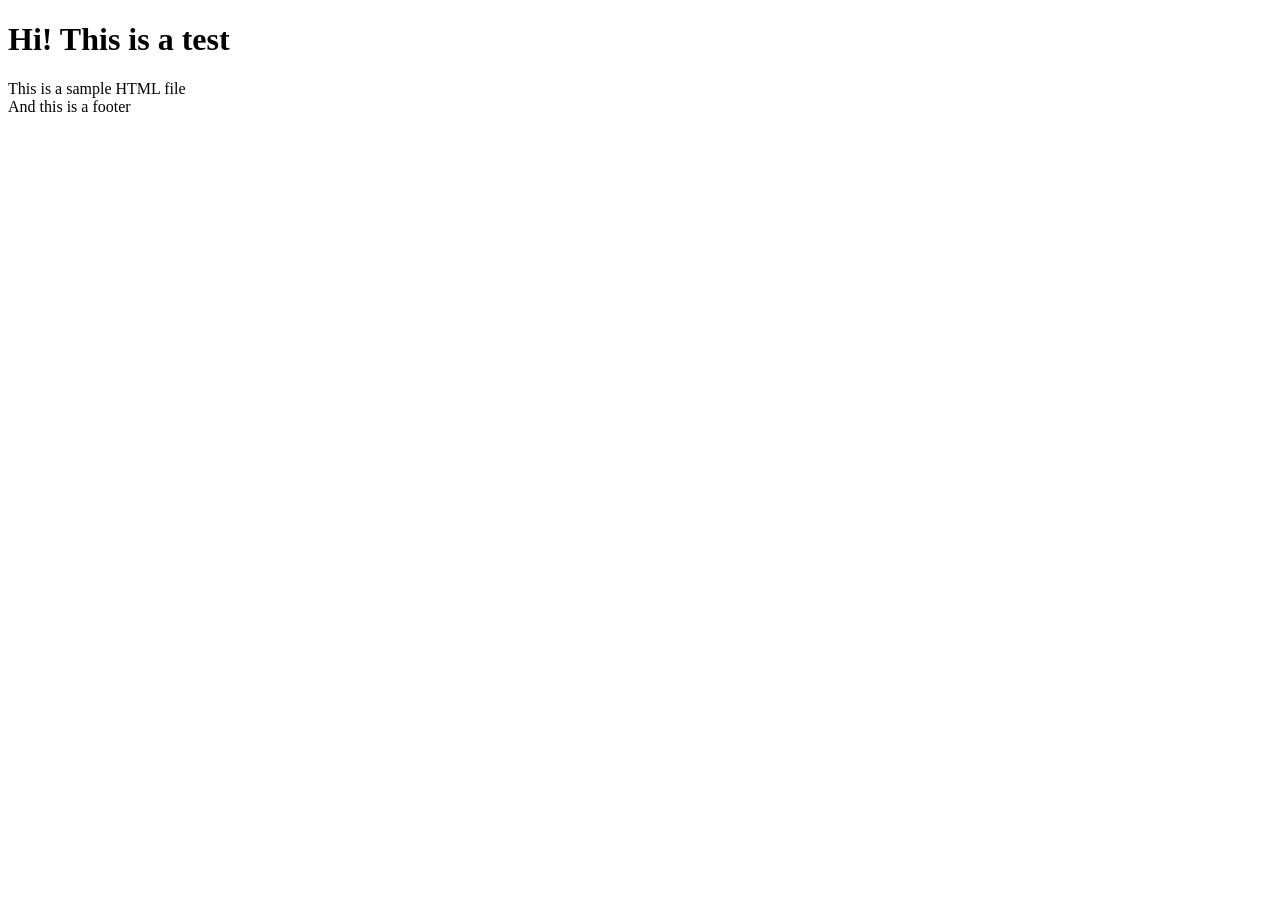
==== static/index.html @ c7d1d23e "initial commit" ====
<!DOCTYPE html>
<html>
  <head>
    <meta charset="utf-8">
    <title>Test page</title>
  </head>
  <body>
    <header><h1>Hi! This is a test</h1></header>
    <main>This is a sample HTML file</main>
    <footer>And this is a footer</footer>
  </body>
</html>
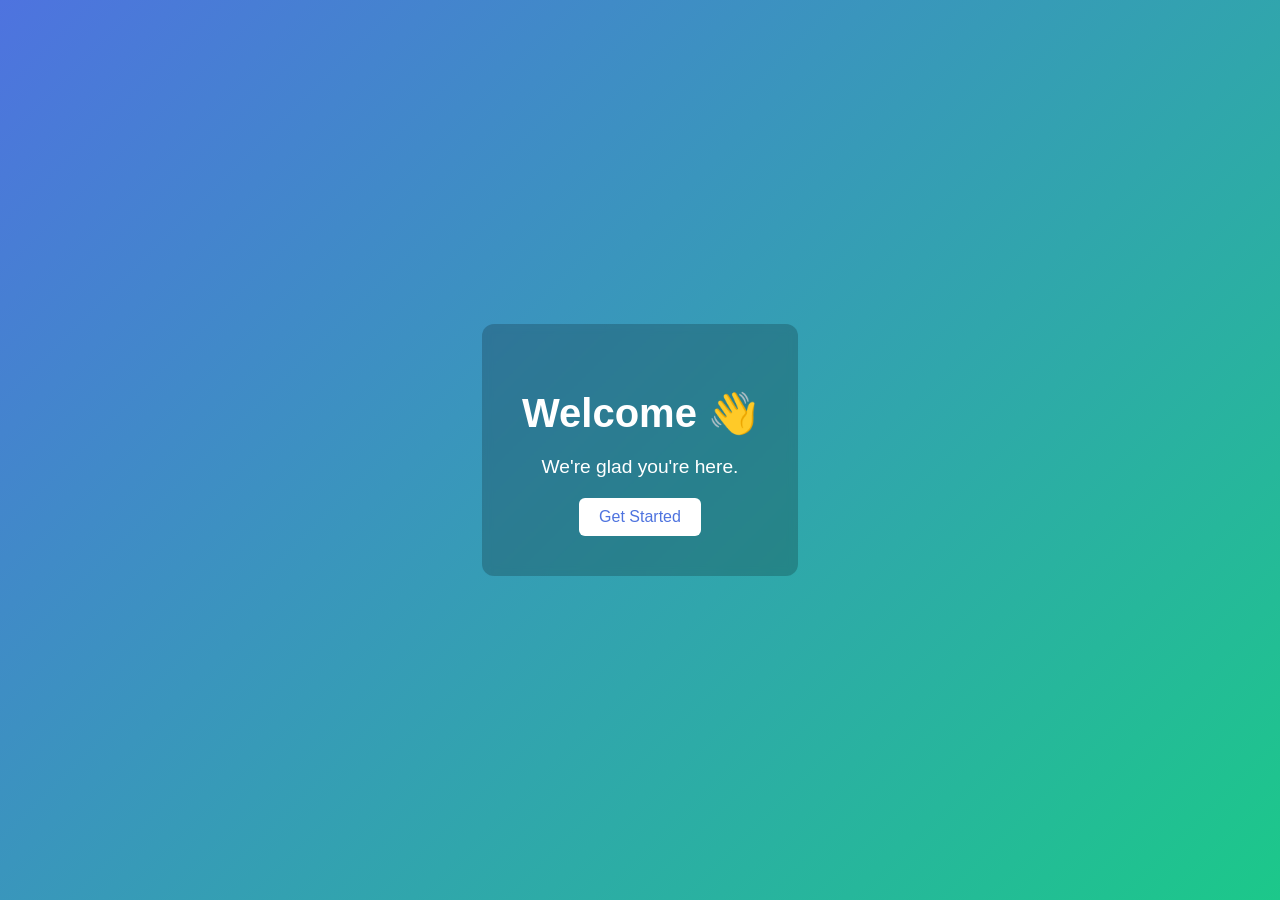
==== commit 29c6e38e: "added support for serving some types of static files" ====
--- a/static/index.html
+++ b/static/index.html
@@ -1,12 +1,18 @@
 <!DOCTYPE html>
-<html>
-  <head>
-    <meta charset="utf-8">
-    <title>Test page</title>
-  </head>
-  <body>
-    <header><h1>Hi! This is a test</h1></header>
-    <main>This is a sample HTML file</main>
-    <footer>And this is a footer</footer>
-  </body>
-</html>
+<html lang="en">
+
+<head>
+  <meta charset="UTF-8">
+  <title>Welcome</title>
+  <link rel="stylesheet" href="styles.css">
+</head>
+
+<body>
+  <div class="container">
+    <h1>Welcome 👋</h1>
+    <p>We're glad you're here.</p>
+    <button>Get Started</button>
+  </div>
+</body>
+
+</html>
--- a/static/styles.css
+++ b/static/styles.css
@@ -0,0 +1,44 @@
+body {
+    margin: 0;
+    font-family: Arial, Helvetica, sans-serif;
+    background: linear-gradient(135deg, #4e73df, #1cc88a);
+    display: flex;
+    justify-content: center;
+    align-items: center;
+    height: 100vh;
+    color: white;
+}
+
+.container {
+    text-align: center;
+    background: rgba(0, 0, 0, 0.2);
+    padding: 40px;
+    border-radius: 12px;
+    backdrop-filter: blur(5px);
+}
+
+h1 {
+    margin-bottom: 10px;
+    font-size: 2.5rem;
+}
+
+p {
+    margin-bottom: 20px;
+    font-size: 1.2rem;
+}
+
+button {
+    padding: 10px 20px;
+    border: none;
+    border-radius: 6px;
+    font-size: 1rem;
+    cursor: pointer;
+    background-color: white;
+    color: #4e73df;
+    transition: 0.3s;
+}
+
+button:hover {
+    background-color: #f8f9fc;
+    transform: scale(1.05);
+}
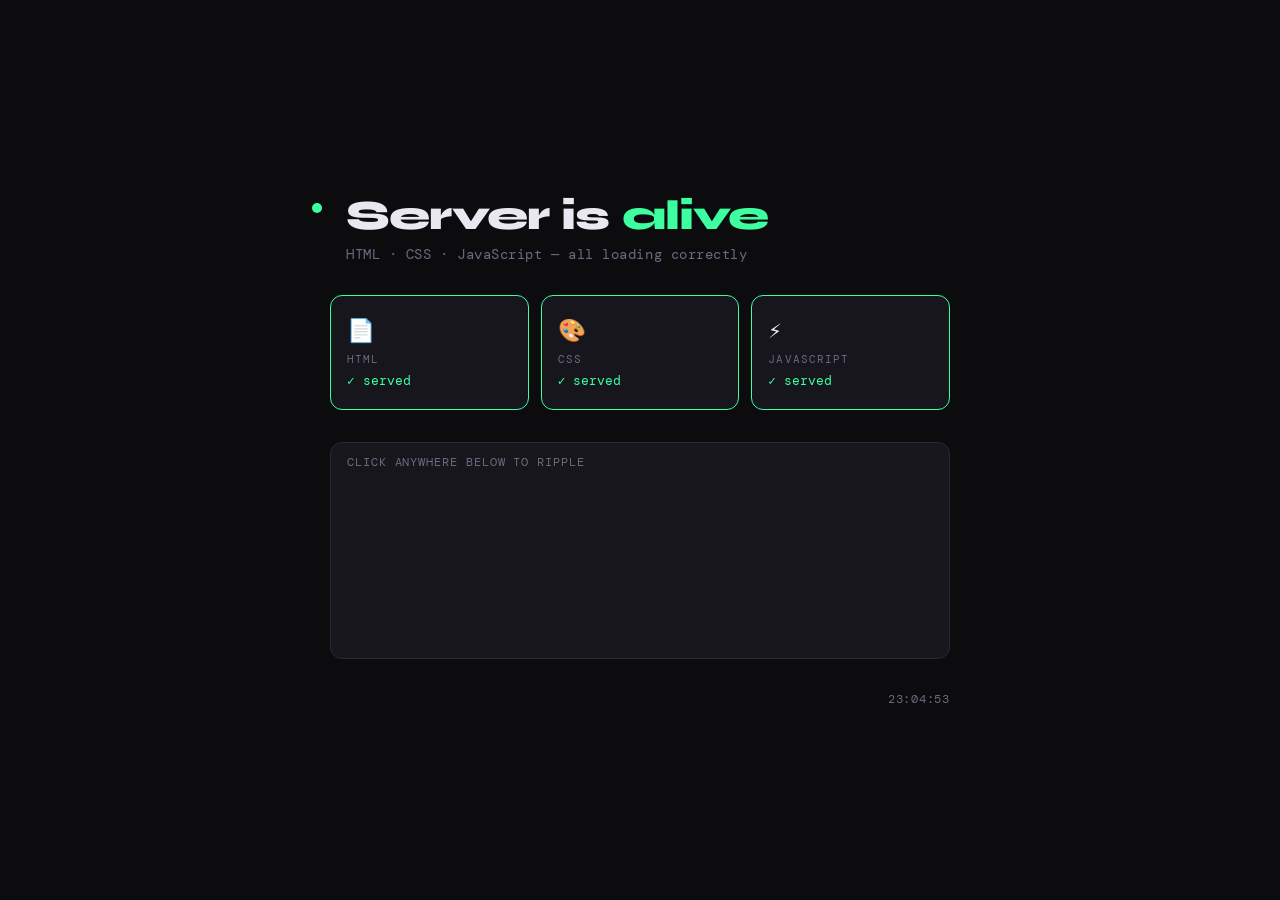
==== commit e746f763: "update test files" ====
--- a/static/index.html
+++ b/static/index.html
@@ -1,18 +1,48 @@
 <!DOCTYPE html>
 <html lang="en">
+<head>
+  <meta charset="UTF-8" />
+  <meta name="viewport" content="width=device-width, initial-scale=1.0" />
+  <title>Server Test Page</title>
+  <link rel="stylesheet" href="style.css" />
+</head>
+<body>
 
-<head>
-  <meta charset="UTF-8">
-  <title>Welcome</title>
-  <link rel="stylesheet" href="styles.css">
-</head>
+  <div class="container">
+    <header>
+      <div class="status-dot" id="statusDot"></div>
+      <h1>Server is <span class="highlight">alive</span></h1>
+      <p class="sub">HTML · CSS · JavaScript — all loading correctly</p>
+    </header>
 
-<body>
-  <div class="container">
-    <h1>Welcome 👋</h1>
-    <p>We're glad you're here.</p>
-    <button>Get Started</button>
+    <div class="cards">
+      <div class="card" id="card-html">
+        <div class="card-icon">📄</div>
+        <div class="card-label">HTML</div>
+        <div class="card-status">✓ served</div>
+      </div>
+      <div class="card" id="card-css">
+        <div class="card-icon">🎨</div>
+        <div class="card-label">CSS</div>
+        <div class="card-status" id="cssStatus">checking…</div>
+      </div>
+      <div class="card" id="card-js">
+        <div class="card-icon">⚡</div>
+        <div class="card-label">JavaScript</div>
+        <div class="card-status" id="jsStatus">checking…</div>
+      </div>
+    </div>
+
+    <div class="fun-zone">
+      <p class="fun-label">click anywhere below to ripple</p>
+      <canvas id="canvas"></canvas>
+    </div>
+
+    <footer>
+      <span id="clock"></span>
+    </footer>
   </div>
+
+  <script src="app.js"></script>
 </body>
-
-</html>+</html>
--- a/static/style.css
+++ b/static/style.css
@@ -0,0 +1,126 @@
+@import url('https://fonts.googleapis.com/css2?family=DM+Mono:wght@400;500&family=Syne:wght@700;800&display=swap');
+
+*, *::before, *::after { box-sizing: border-box; margin: 0; padding: 0; }
+
+:root {
+  --bg:      #0c0c0f;
+  --surface: #16161c;
+  --border:  #2a2a35;
+  --green:   #3dffa0;
+  --yellow:  #ffd84d;
+  --text:    #e8e8f0;
+  --muted:   #6b6b80;
+  --radius:  12px;
+}
+
+body {
+  background: var(--bg);
+  color: var(--text);
+  font-family: 'DM Mono', monospace;
+  min-height: 100vh;
+  display: flex;
+  align-items: center;
+  justify-content: center;
+  padding: 2rem;
+}
+
+.container {
+  width: 100%;
+  max-width: 620px;
+  display: flex;
+  flex-direction: column;
+  gap: 2rem;
+}
+
+/* Header */
+header { position: relative; padding-left: 1rem; }
+
+.status-dot {
+  width: 10px;
+  height: 10px;
+  border-radius: 50%;
+  background: var(--green);
+  position: absolute;
+  top: 10px;
+  left: -18px;
+  animation: pulse 2s ease-in-out infinite;
+}
+
+@keyframes pulse {
+  0%, 100% { box-shadow: 0 0 0 0 rgba(61,255,160,.6); }
+  50%       { box-shadow: 0 0 0 8px rgba(61,255,160,0); }
+}
+
+h1 {
+  font-family: 'Syne', sans-serif;
+  font-size: clamp(1.8rem, 5vw, 2.6rem);
+  font-weight: 800;
+  letter-spacing: -0.02em;
+  line-height: 1.1;
+}
+
+.highlight { color: var(--green); }
+
+.sub {
+  margin-top: .5rem;
+  color: var(--muted);
+  font-size: .85rem;
+  letter-spacing: .04em;
+}
+
+/* Cards */
+.cards {
+  display: grid;
+  grid-template-columns: repeat(3, 1fr);
+  gap: .75rem;
+}
+
+.card {
+  background: var(--surface);
+  border: 1px solid var(--border);
+  border-radius: var(--radius);
+  padding: 1.25rem 1rem;
+  display: flex;
+  flex-direction: column;
+  gap: .4rem;
+  transition: border-color .3s, transform .2s;
+}
+
+.card.ok    { border-color: var(--green); }
+.card:hover { transform: translateY(-2px); }
+
+.card-icon   { font-size: 1.4rem; }
+.card-label  { font-size: .7rem; color: var(--muted); letter-spacing: .1em; text-transform: uppercase; }
+.card-status { font-size: .8rem; color: var(--green); }
+.card-status.pending { color: var(--yellow); }
+
+/* Fun zone */
+.fun-zone {
+  background: var(--surface);
+  border: 1px solid var(--border);
+  border-radius: var(--radius);
+  overflow: hidden;
+}
+
+.fun-label {
+  font-size: .72rem;
+  letter-spacing: .08em;
+  text-transform: uppercase;
+  color: var(--muted);
+  padding: .75rem 1rem .5rem;
+}
+
+#canvas {
+  display: block;
+  width: 100%;
+  height: 180px;
+  cursor: crosshair;
+}
+
+/* Footer */
+footer {
+  text-align: right;
+  font-size: .78rem;
+  color: var(--muted);
+  letter-spacing: .06em;
+}
